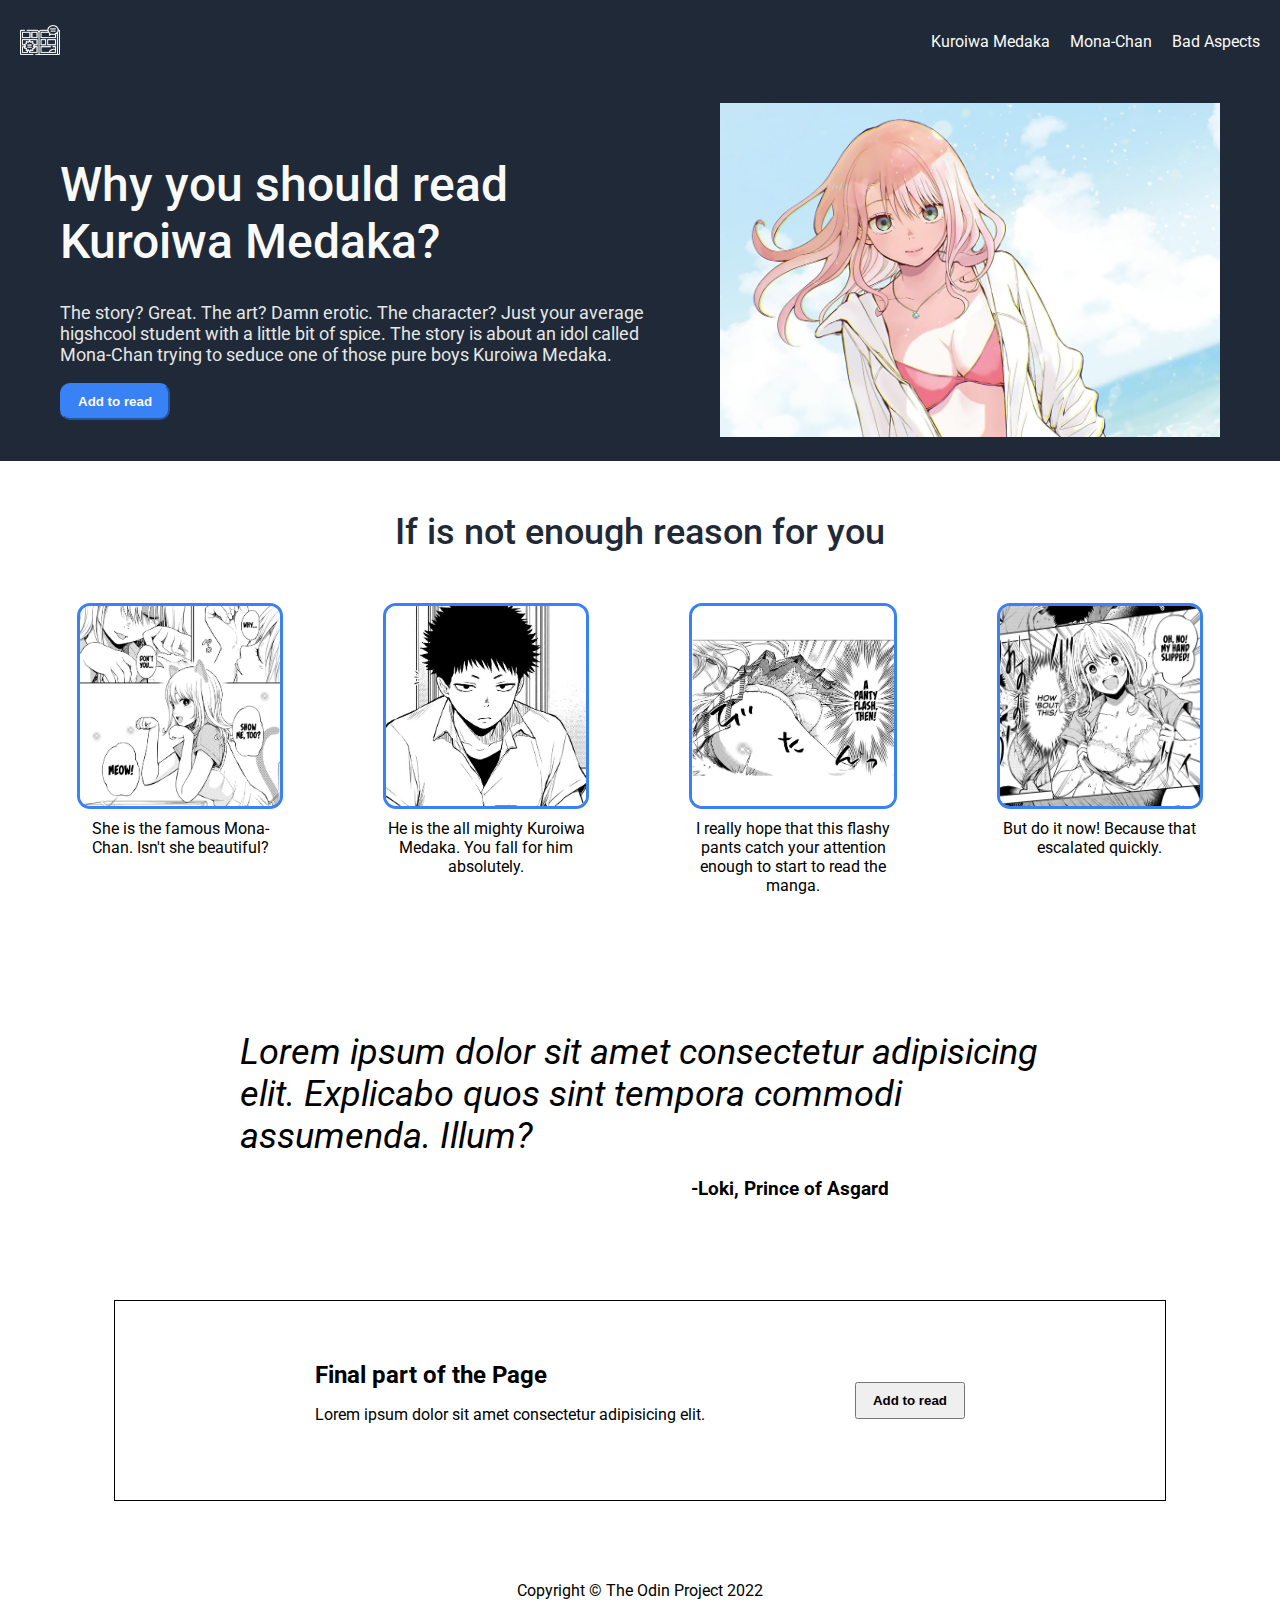
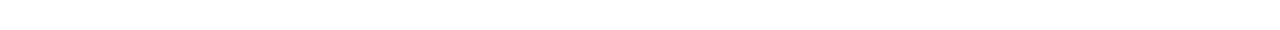
==== index.html @ 6f63f1ed "Finished the info part" ====
<!DOCTYPE html>
<html lang="en">
<head>
    <meta charset="UTF-8">
    <meta http-equiv="X-UA-Compatible" content="IE=edge">
    <meta name="viewport" content="width=device-width, initial-scale=1.0">
    <title>Odin Landing Page</title>
    <link rel="stylesheet" href="styles.css">
</head>
<body>
    <div class="header">
        <div class="logo"><a href="#"><img src="resources/libro-comico.png" alt="manga-logo"></a></div>
        <div class="nav">
            <ul>
                <li><a href="not_found.html">Kuroiwa Medaka</a></li>
                <li><a href="not_found.html">Mona-Chan</a></li>
                <li><a href="not_found.html">Bad Aspects</a></li>
            </ul>
        </div>
    </div>
    <div class="intro">
        <div class="card">
            <h1>Why you should read Kuroiwa Medaka?</h1>
            <p>The story? Great. The art? Damn erotic. The character? Just your average higshcool student with a little bit of spice. The story is about an idol called Mona-Chan trying to seduce one of those pure boys Kuroiwa Medaka.</p>
            <a href="https://myanimelist.net/manga/136979/Kuroiwa_Medaka_ni_Watashi_no_Kawaii_ga_Tsuujinai?q=kuroiwa&cat=manga" target="_blank"><button>Add to read</button></a>
        </div>
        <div class="img">
            <img src="resources/Mona_Chan_bikini.jpg" alt="Mona-Chan">
        </div>
    </div>
    <div class="info">
        <h2 class="sub">If is not enough reason for you</h2>
        <div class="container">
            <div class="snap">
                <div class="hinfo">
                    <img src="resources/Mwona_Chan.jpg" alt="Mona_Chan">
                </div>
                <p class="tinfo">She is the famous Mona-Chan. Isn't she beautiful?</p>
            </div>
            <div class="snap">
                <div class="hinfo">
                    <img src="resources/Kuroiwa_Medaka.jpg" alt="Kuroiwa_Medaka">
                </div>
                <p class="tinfo">He is the all mighty Kuroiwa Medaka. You fall for him absolutely.</p>
            </div>
            <div class="snap">
                <div class="hinfo">
                    <img src="/resources/flashy_pants.jpg" alt="flashy_pants">
                </div>
                <p class="tinfo">I really hope that this flashy pants catch your attention enough to start to read the manga.</p>
            </div>
            <div class="snap">
                <div class="hinfo">
                    <img src="/resources/that_escalated_quickly.jpg" alt="that_escalated_quickly">
                </div>
                <p class="tinfo">But do it now! Because that escalated quickly.</p>
            </div>
        </div>
    </div>
    <div class="quote">
        <div class="tuoqe">Lorem ipsum dolor sit amet consectetur adipisicing elit. Explicabo quos sint tempora commodi assumenda. Illum?</div>
        <div class="author">-Loki, Prince of Asgard</div>
    </div>
    <div class="final">
        <div class="fcontainer">
            <div class="finfo">
                <div class="fitle">Final part of the Page</div>
                <p class="fext">Lorem ipsum dolor sit amet consectetur adipisicing elit.</p>
            </div>
            <a href="not_found.html"><button class="futton">Add to read</button></a>
        </div>
    </div>
    <div class="footer">
        <div class="copy">Copyright &copy; The Odin Project 2022</div>
    </div>
</body>
</html>
---- styles.css ----
@import url('https://fonts.googleapis.com/css2?family=Roboto:ital,wght@0,300;0,400;0,500;1,300;1,400&display=swap');

body {
    font-family: 'Roboto', sans-serif;
    display: flex;
    flex-direction: column;
    margin: 0px;
}

ul {
    list-style-type: none;
    display: flex;
    gap: 20px;    
}

a {
    text-decoration: none;
    color: #f9faf8;
}

button:hover {
    cursor: pointer;
}

.header {
    display: flex;
    justify-content: space-between;
    align-items: center;
    padding: 16px 20px;
    background-color: #1f2937;
}

.logo img {
    height: 40px;
}

.intro {
    display: flex;
    justify-content: space-evenly;
    align-items: center;
    padding: 20px 0px;
    background-color: #1f2937;
}

.intro .img {
    width: 500px;
    height: auto;
}

.img img {
    height: auto;
    width: 500px;
}

.card {
    max-width: 600px;
}

.card h1 {
    font-size: 48px;
    font-weight: 500;
    color: #f9faf8;
}

.card p {
    font-size: 18px;
    color: #e5e7e5;
}

.card a button {
    border-radius: 10px;
    background-color: #3882f6;
    border-color: #3882f6;
    color: #f9faf8;
}

.hinfo {
    height: 200px;
    width: auto;
}

.hinfo img {
    height: 200px;
    width: auto;
    border: 3px solid;
    border-radius: 13px;
    border-color: #3882f6;
}

.info {
    display: flex;
    flex-direction: column;
    align-items: center;
    padding: 20px;
}

.sub {
    margin-bottom: 50px;
    font-size: 36px;
    font-weight: 500;
    color: #1f2937;
}

.container {
    display: flex;
    justify-content: center;
    gap: 100px;
}

.tinfo {
    max-width: 200px;
}

.snap {
    text-align: center;
    display: flex;
    flex-direction: column;
    align-items: center;
}

.quote {
    display: flex;
    flex-direction: column;
    align-items: center;
    padding: 50px;
}

.tuoqe {
    font-size: 36px;
    padding: 50px;
    max-width: 800px;
    font-style: italic;
}

.author {
    padding-left: 300px;
    font-size: 19px;
    font-weight: bold;
    margin-top: -30px;
}

.final {
    display: flex;
    justify-content: space-around;
    align-items: center;
    padding: 50px;
}

.fcontainer {
    display: flex;
    border: 1px solid;
    padding: 60px 200px;
    gap: 150px;
    align-items: center;
}

.footer {
    display: flex;
    justify-content: center;
    align-items: center;
    padding: 30px ;
}

button {
    padding: 9px 16px;
    font-weight: bold;
}

.futton {
    flex-grow: 0;
    box-sizing: border-box;
    max-height: 37px;
}

.fitle {
    font-size: 24px;
    font-weight: bold;
}
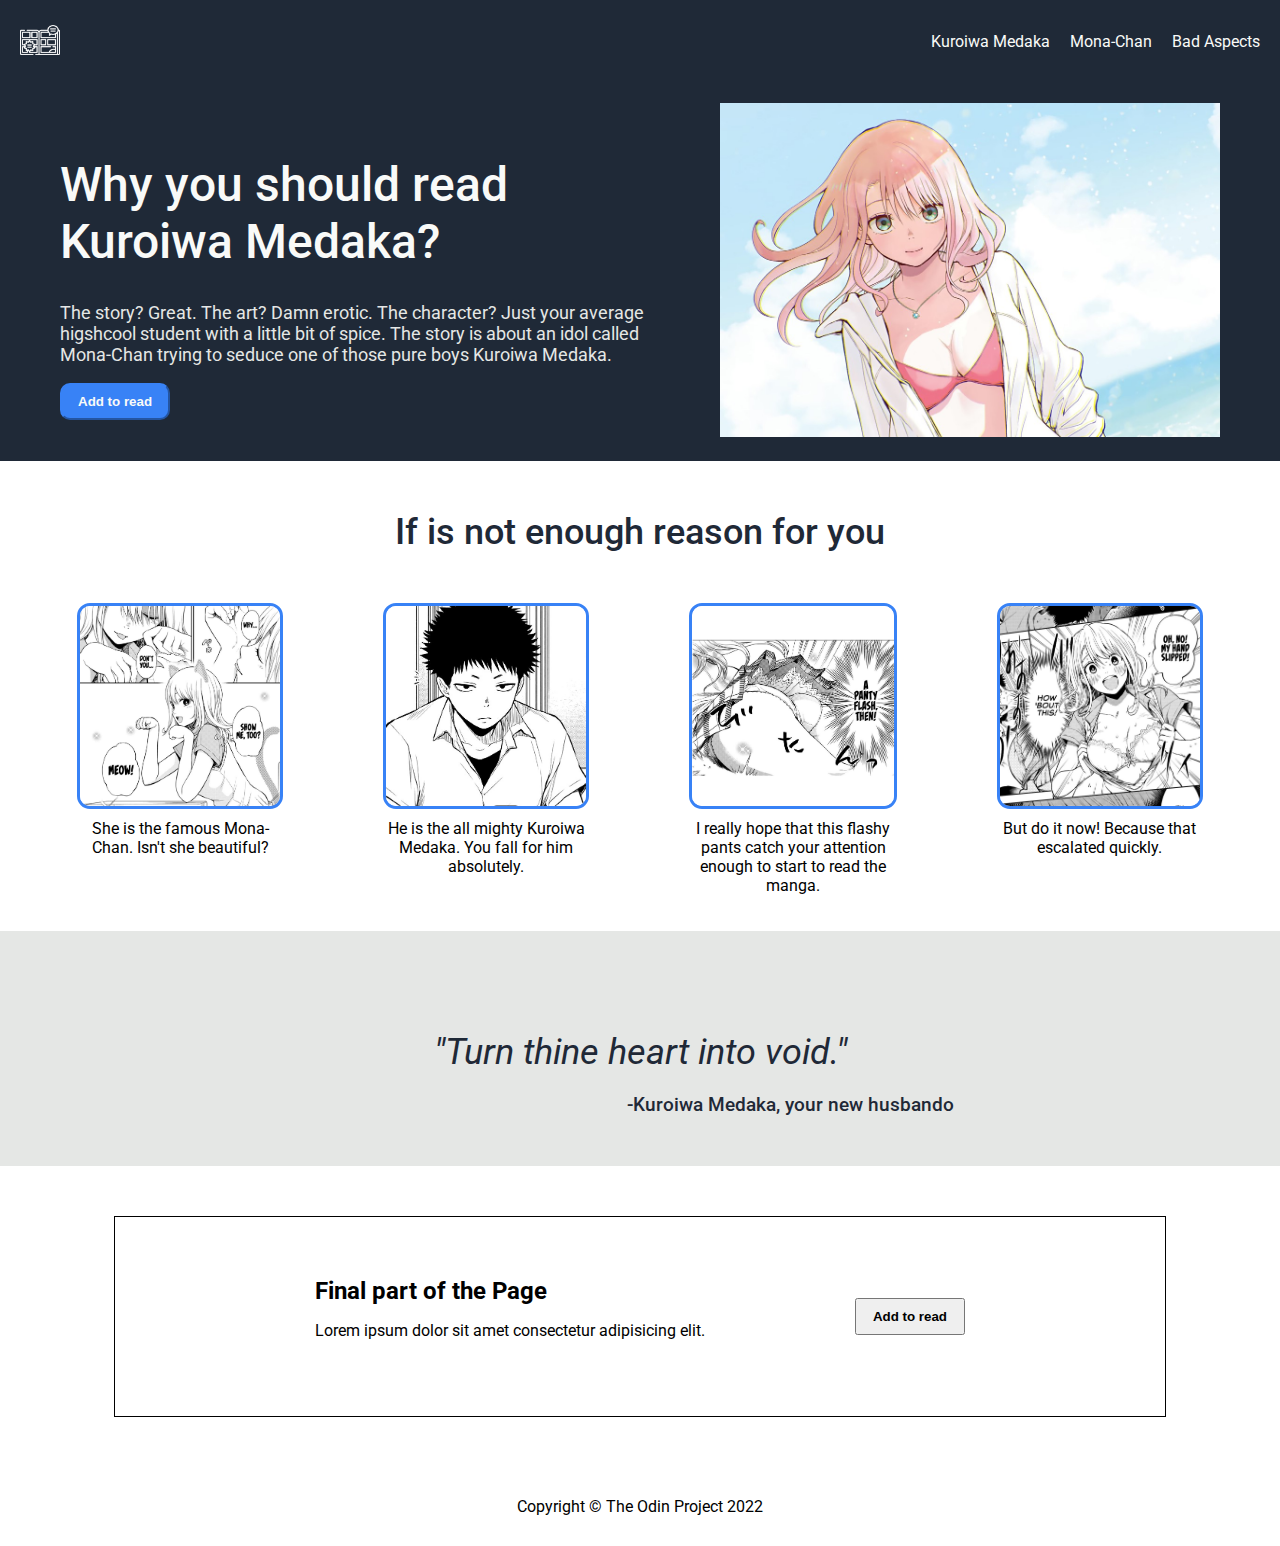
==== commit 99dbf6e2: "finished the quote" ====
--- a/index.html
+++ b/index.html
@@ -58,8 +58,8 @@
         </div>
     </div>
     <div class="quote">
-        <div class="tuoqe">Lorem ipsum dolor sit amet consectetur adipisicing elit. Explicabo quos sint tempora commodi assumenda. Illum?</div>
-        <div class="author">-Loki, Prince of Asgard</div>
+        <div class="tuoqe">"Turn thine heart into void."</div>
+        <div class="author">-Kuroiwa Medaka, your new husbando</div>
     </div>
     <div class="final">
         <div class="fcontainer">
--- a/styles.css
+++ b/styles.css
@@ -123,6 +123,7 @@
     flex-direction: column;
     align-items: center;
     padding: 50px;
+    background-color: #e5e7e5;
 }
 
 .tuoqe {
@@ -130,13 +131,15 @@
     padding: 50px;
     max-width: 800px;
     font-style: italic;
+    color: #1f2937;
 }
 
 .author {
     padding-left: 300px;
     font-size: 19px;
-    font-weight: bold;
     margin-top: -30px;
+    color: #1f2937;
+    font-weight: 500;
 }
 
 .final {
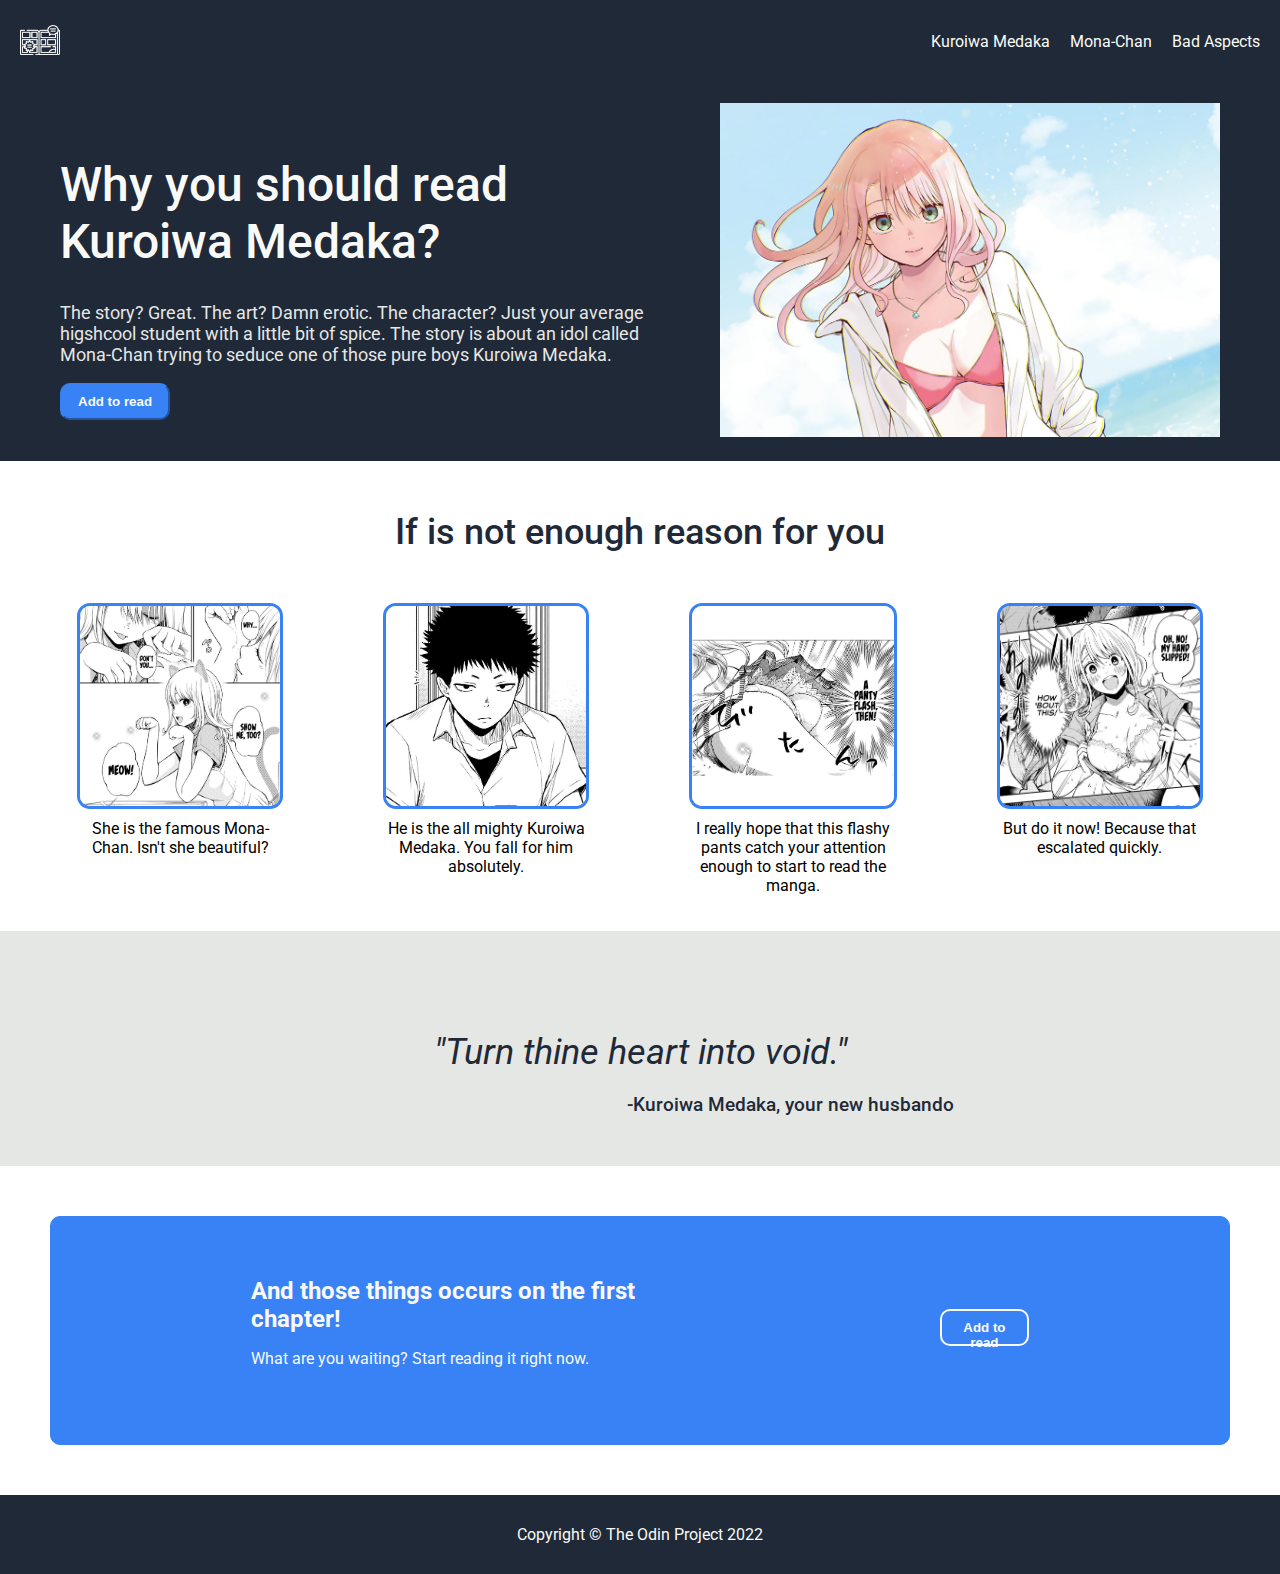
==== commit 6a597f04: "Finished the main page" ====
--- a/index.html
+++ b/index.html
@@ -64,10 +64,10 @@
     <div class="final">
         <div class="fcontainer">
             <div class="finfo">
-                <div class="fitle">Final part of the Page</div>
-                <p class="fext">Lorem ipsum dolor sit amet consectetur adipisicing elit.</p>
+                <div class="fitle">And those things occurs on the first chapter!</div>
+                <p class="fext">What are you waiting? Start reading it right now.</p>
             </div>
-            <a href="not_found.html"><button class="futton">Add to read</button></a>
+            <a href="https://myanimelist.net/manga/136979/Kuroiwa_Medaka_ni_Watashi_no_Kawaii_ga_Tsuujinai?q=kuroiwa&cat=manga" target="_blank"><button class="futton">Add to read</button></a>
         </div>
     </div>
     <div class="footer">
--- a/styles.css
+++ b/styles.css
@@ -152,9 +152,13 @@
 .fcontainer {
     display: flex;
     border: 1px solid;
+    border-radius: 10px;
+    border-color: #3882f6;
     padding: 60px 200px;
-    gap: 150px;
+    gap: 300px;
     align-items: center;
+    background-color: #3882f6;
+    color: #f9faf8;
 }
 
 .footer {
@@ -162,6 +166,8 @@
     justify-content: center;
     align-items: center;
     padding: 30px ;
+    background-color: #1f2937;
+    color: #f9faf8;
 }
 
 button {
@@ -173,6 +179,11 @@
     flex-grow: 0;
     box-sizing: border-box;
     max-height: 37px;
+    border-radius: 10px;
+    background-color: #3882f6;
+    border-color: #f9faf8;
+    color: #f9faf8;
+    border-style: solid;
 }
 
 .fitle {
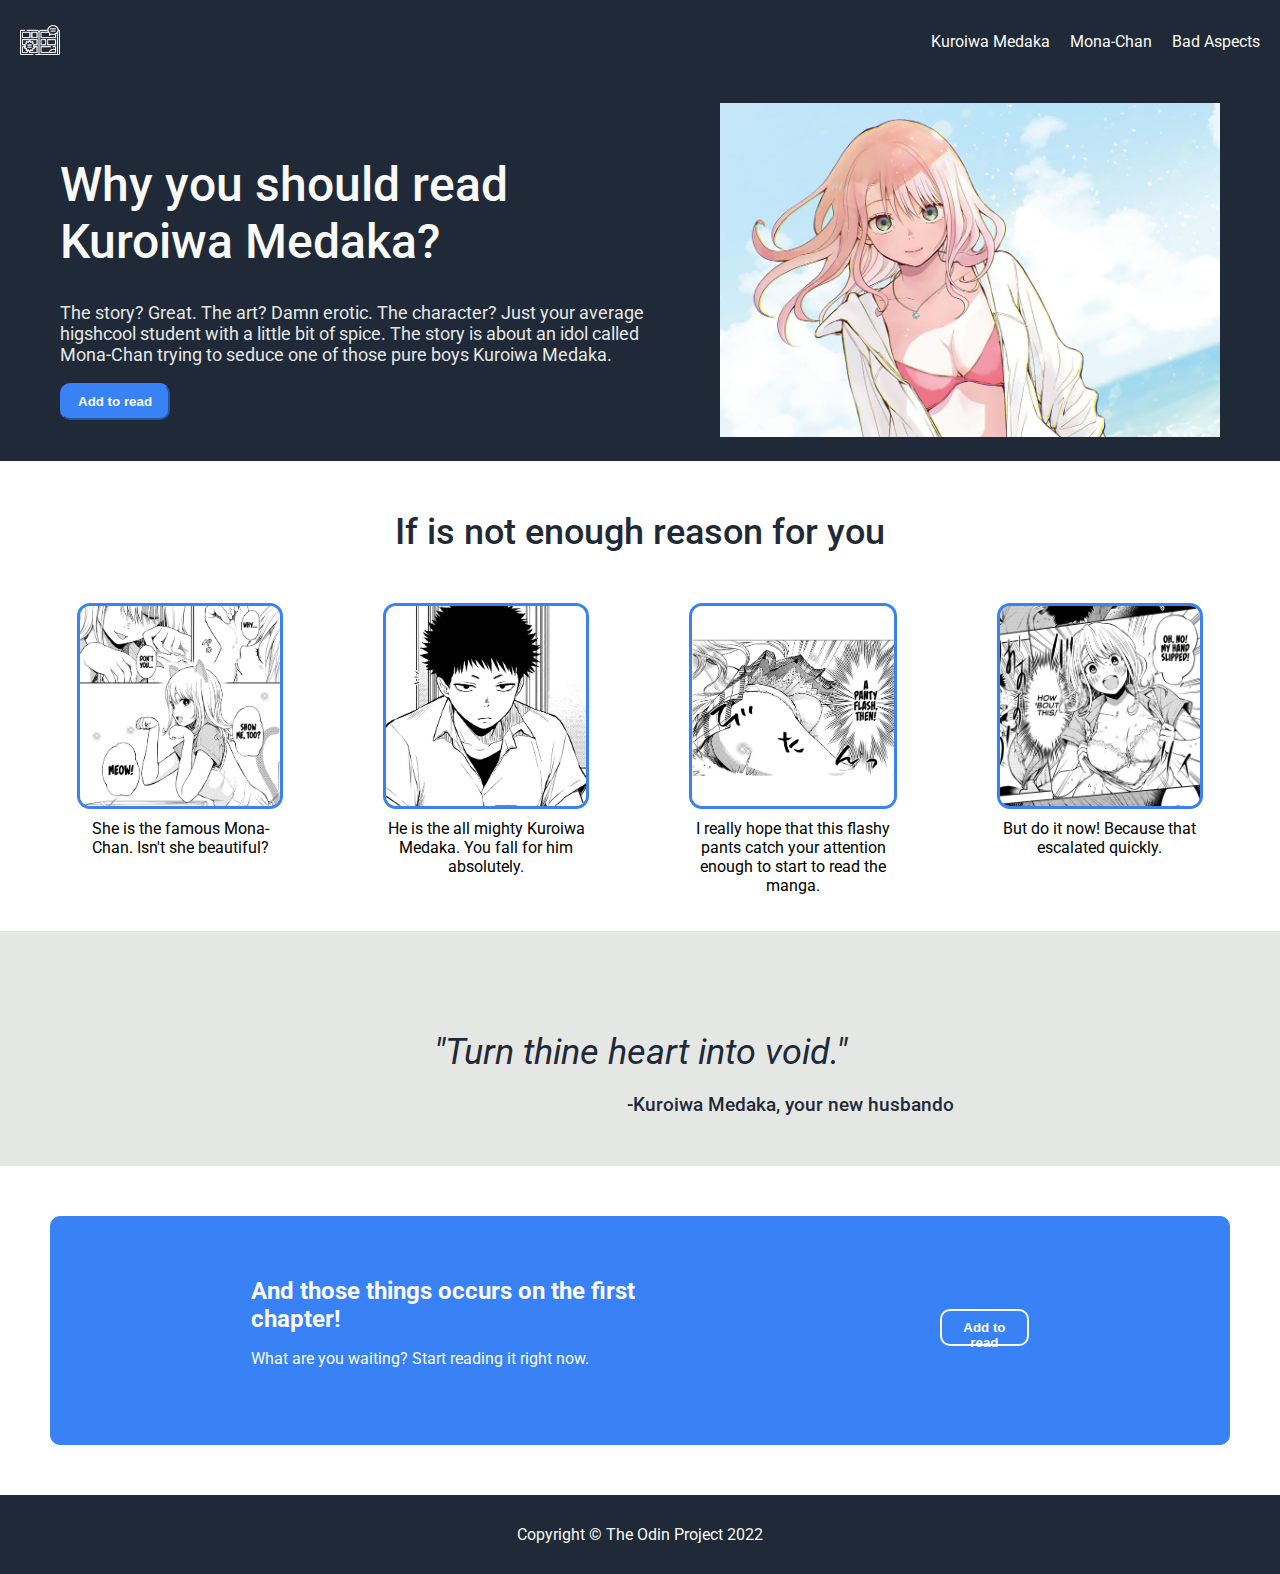
==== commit bd7a2196: "change the images fortmat" ====
--- a/index.html
+++ b/index.html
@@ -12,8 +12,8 @@
         <div class="logo"><a href="#"><img src="resources/libro-comico.png" alt="manga-logo"></a></div>
         <div class="nav">
             <ul>
-                <li><a href="not_found.html">Kuroiwa Medaka</a></li>
-                <li><a href="not_found.html">Mona-Chan</a></li>
+                <li><a href="kuroiwa.html">Kuroiwa Medaka</a></li>
+                <li><a href="mona.html">Mona-Chan</a></li>
                 <li><a href="not_found.html">Bad Aspects</a></li>
             </ul>
         </div>
@@ -45,13 +45,13 @@
             </div>
             <div class="snap">
                 <div class="hinfo">
-                    <img src="/resources/flashy_pants.jpg" alt="flashy_pants">
+                    <img src="/resources/flashy_pants.webp" alt="flashy_pants">
                 </div>
                 <p class="tinfo">I really hope that this flashy pants catch your attention enough to start to read the manga.</p>
             </div>
             <div class="snap">
                 <div class="hinfo">
-                    <img src="/resources/that_escalated_quickly.jpg" alt="that_escalated_quickly">
+                    <img src="/resources/that_escalated_quickly.webp" alt="that_escalated_quickly">
                 </div>
                 <p class="tinfo">But do it now! Because that escalated quickly.</p>
             </div>
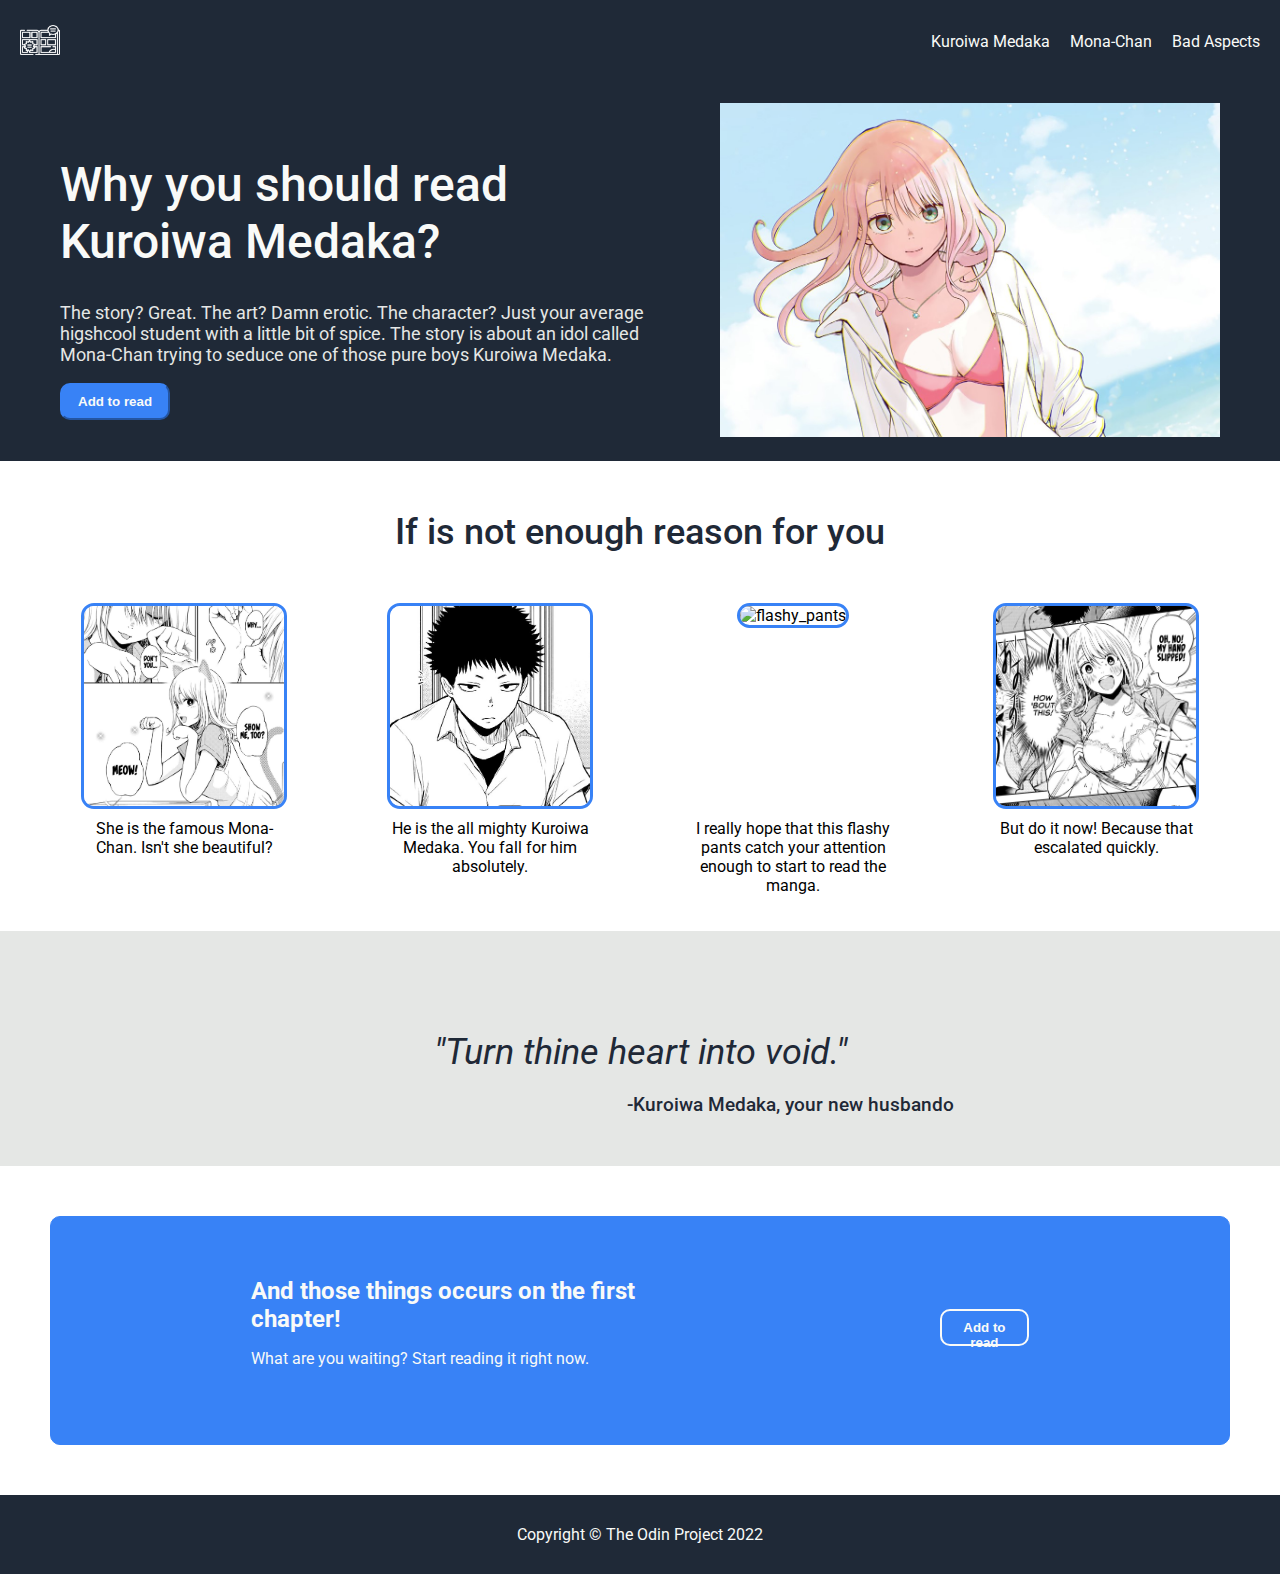
==== commit f3ecf82f: "Fixed images trouble" ====
--- a/index.html
+++ b/index.html
@@ -45,13 +45,13 @@
             </div>
             <div class="snap">
                 <div class="hinfo">
-                    <img src="/resources/flashy_pants.webp" alt="flashy_pants">
+                    <img src="resources/flashy_pants.JPG" alt="flashy_pants">
                 </div>
                 <p class="tinfo">I really hope that this flashy pants catch your attention enough to start to read the manga.</p>
             </div>
             <div class="snap">
                 <div class="hinfo">
-                    <img src="/resources/that_escalated_quickly.webp" alt="that_escalated_quickly">
+                    <img src="resources/that_escalated_quickly.jpg" alt="that_escalated_quickly">
                 </div>
                 <p class="tinfo">But do it now! Because that escalated quickly.</p>
             </div>
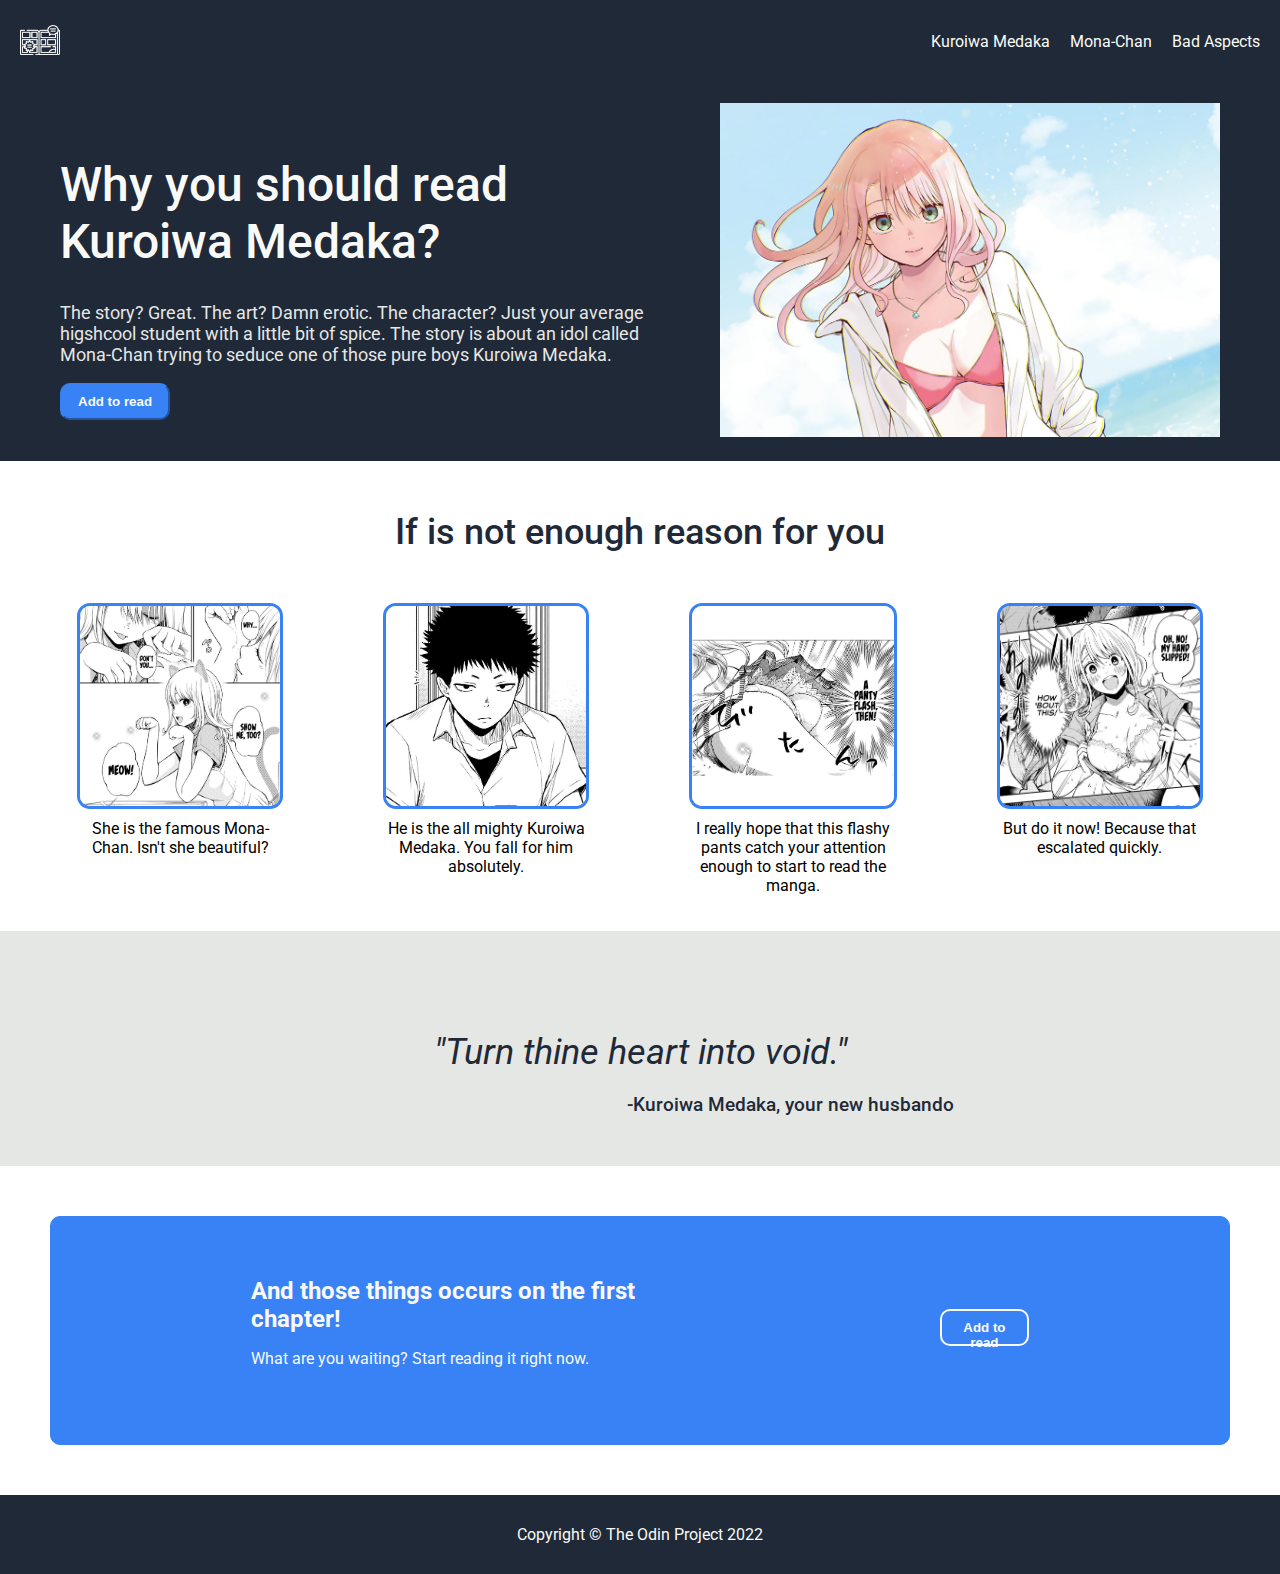
==== commit b89686df: "all fixed" ====
--- a/index.html
+++ b/index.html
@@ -45,7 +45,7 @@
             </div>
             <div class="snap">
                 <div class="hinfo">
-                    <img src="resources/flashy_pants.JPG" alt="flashy_pants">
+                    <img src="resources/flashy_pants.jpg" alt="flashy_pants">
                 </div>
                 <p class="tinfo">I really hope that this flashy pants catch your attention enough to start to read the manga.</p>
             </div>
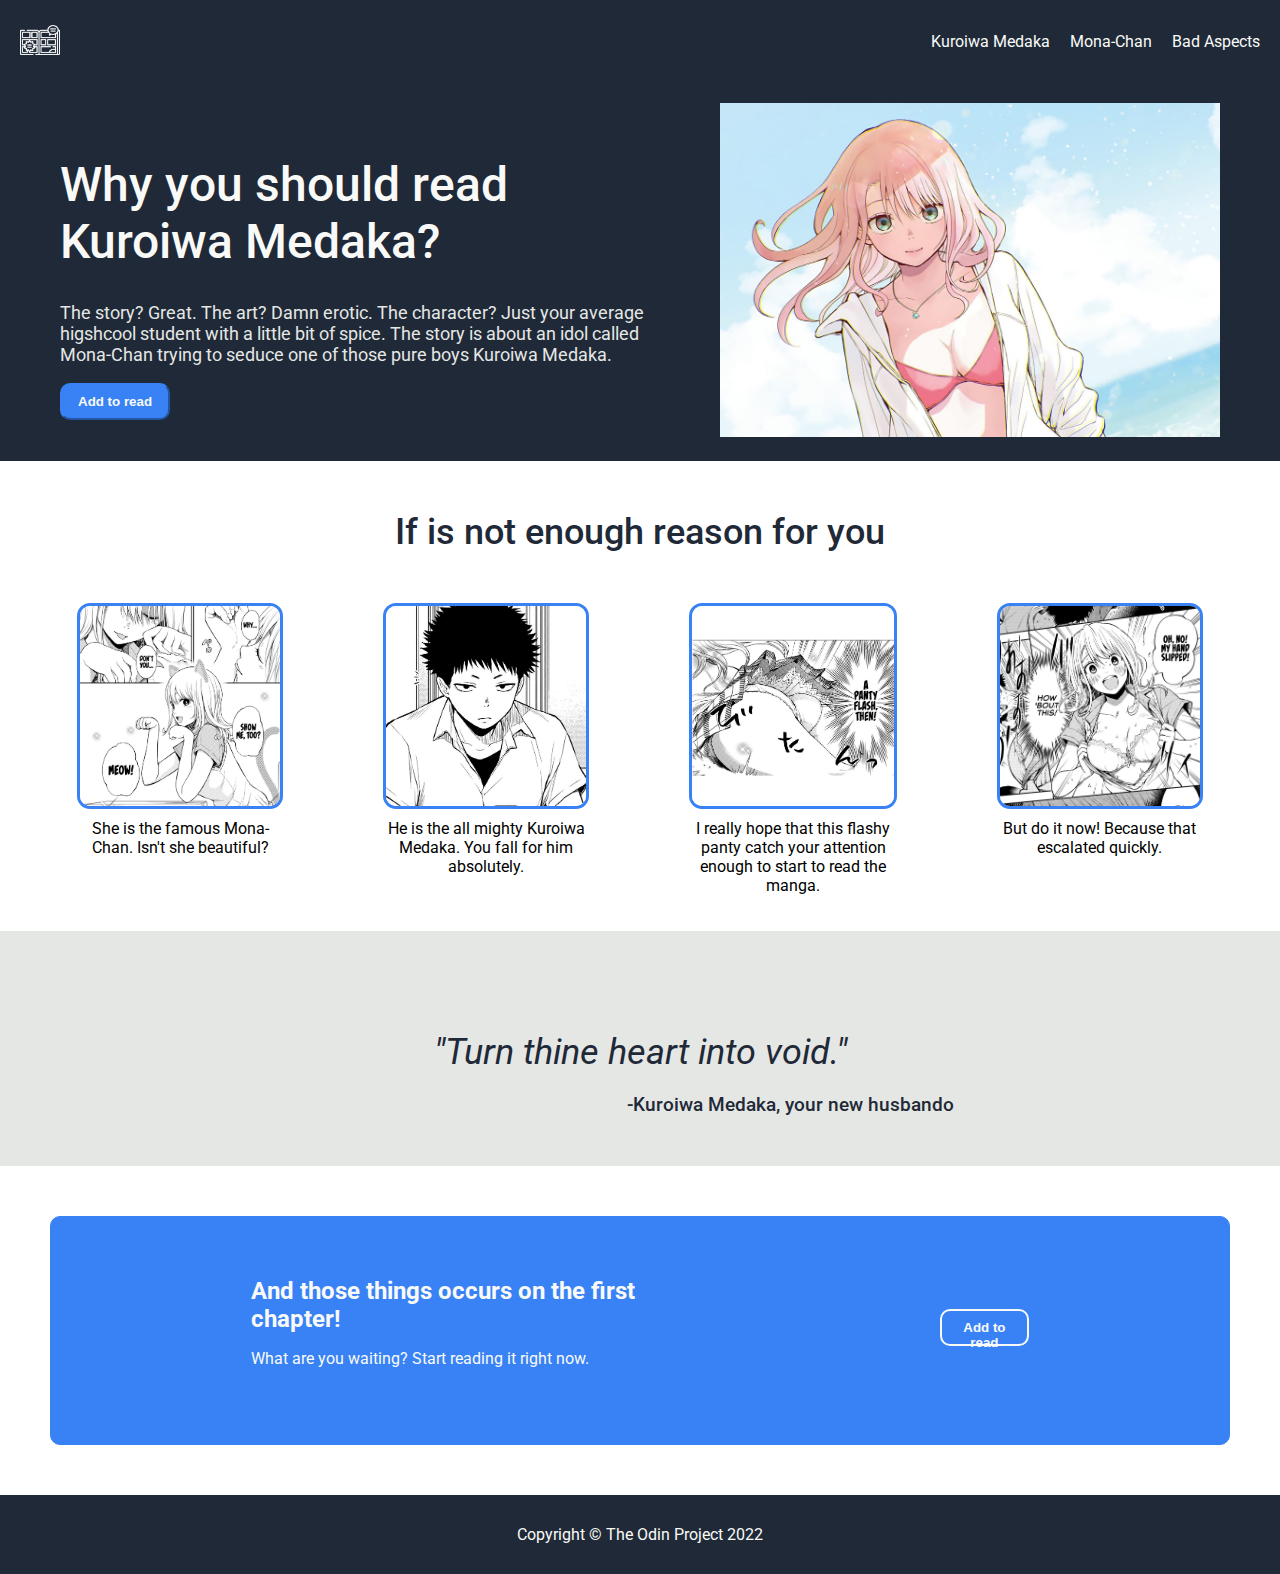
==== commit bfcca76a: "typo fix" ====
--- a/index.html
+++ b/index.html
@@ -47,7 +47,7 @@
                 <div class="hinfo">
                     <img src="resources/flashy_pants.jpg" alt="flashy_pants">
                 </div>
-                <p class="tinfo">I really hope that this flashy pants catch your attention enough to start to read the manga.</p>
+                <p class="tinfo">I really hope that this flashy panty catch your attention enough to start to read the manga.</p>
             </div>
             <div class="snap">
                 <div class="hinfo">
